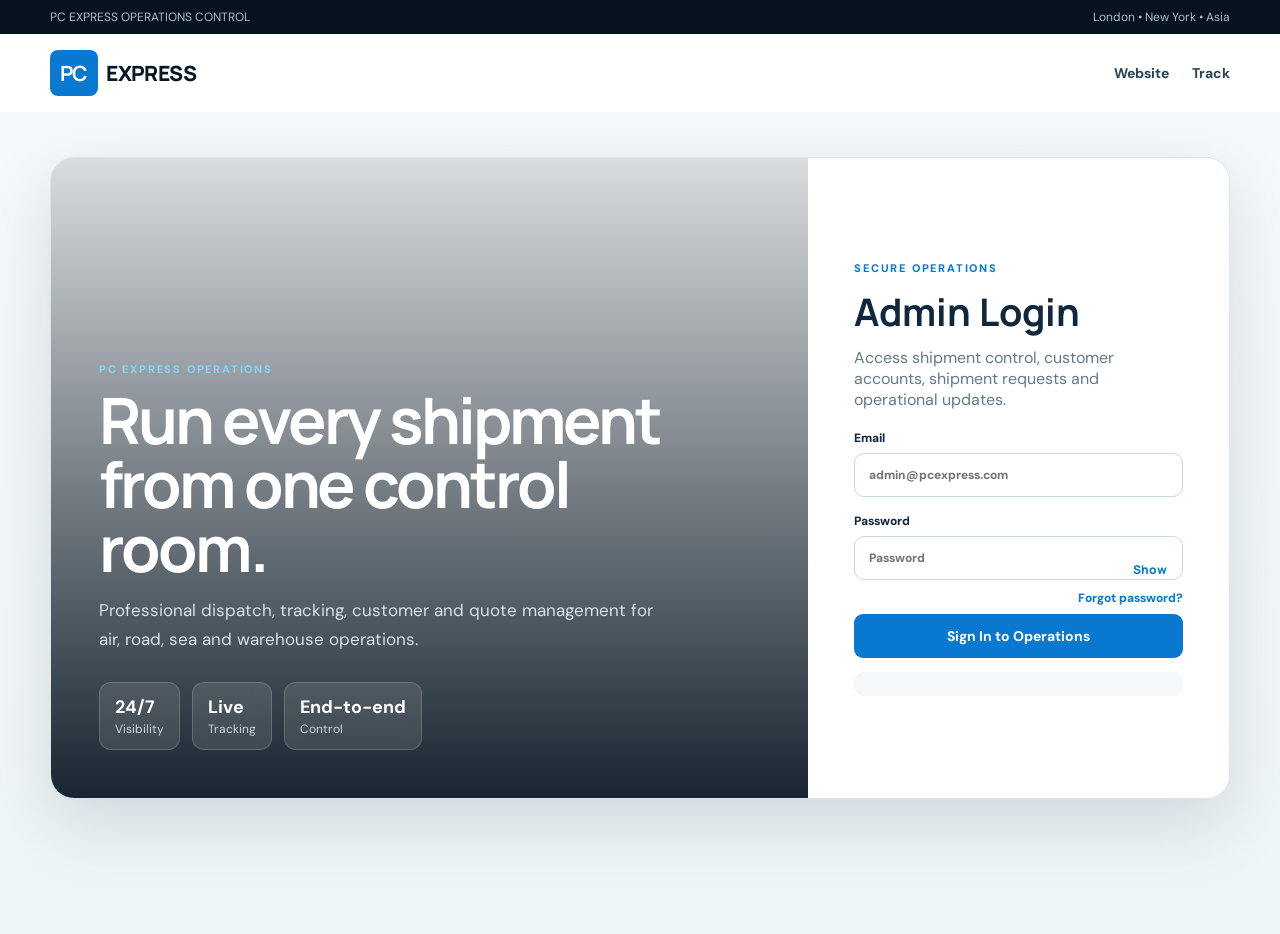
==== admin.html @ eaaaa64b "Add files via upload" ====
<!doctype html><html><head><meta charset="utf-8"><meta name="viewport" content="width=device-width,initial-scale=1"><title>Operations Control | PC EXPRESS</title><link rel="stylesheet" href="style.css"><link rel="icon" href="/assets/cargo-hero.svg" type="image/svg+xml"></head><body class="adminPage"><div class="topbar"><div class="wrap"><span>PC EXPRESS OPERATIONS CONTROL</span><span>London • New York • Asia</span></div></div><header><div class="wrap nav"><a class="brand" href="/"><b>PC</b> EXPRESS</a><nav><a href="/">Website</a><a href="/track.html">Track</a></nav></div></header><main class="dashboard adminMain"><div class="wrap"><section id="adminLogin" class="adminLoginShell"><div class="adminLoginVisual"><div class="adminVisualCopy"><div class="eyebrow">PC EXPRESS OPERATIONS</div><h1>Run every shipment from one control room.</h1><p>Professional dispatch, tracking, customer and quote management for air, road, sea and warehouse operations.</p><div class="visualMetrics"><span><b>24/7</b>Visibility</span><span><b>Live</b>Tracking</span><span><b>End-to-end</b>Control</span></div></div></div><div class="card adminLoginCard"><div class="kicker">SECURE OPERATIONS</div><h1>Admin Login</h1><p class="muted">Access shipment control, customer accounts, shipment requests and operational updates.</p><form onsubmit="adminLogin(event)"><label>Email<input id="adminEmail" type="email" placeholder="admin@pcexpress.com" required></label><label>Password<input id="adminPassword" type="password" autocomplete="current-password" placeholder="Password" required></label><div class="forgotRow"><a href="/forgot-password.html">Forgot password?</a></div><button class="btn">Sign In to Operations</button></form><div id="adminLoginResult" class="result"></div></div></section><div id="adminApp" class="hidden"><div class="head"><div><div class="kicker">OPERATIONS CONTROL</div><h1>Logistics command center</h1><p class="muted">Create, monitor and update every PC EXPRESS consignment.</p></div><button class="btn ghost darkGhost" onclick="adminLogout()">Log out</button></div><div id="adminError" class="result"></div><div id="adminStats" class="stats adminStats"></div><div class="adminTabs"><button class="active" onclick="switchPanel('shipmentsPanel',this)">Shipments</button><button onclick="switchPanel('requestedShipmentsPanel',this);loadRequestedShipments()">Requested Shipment</button><button onclick="switchPanel('quotesPanel',this)">Messages <span id="adminMessageCount" class="navCount hidden" aria-label="Unread messages"></span></button><button onclick="switchPanel('customersPanel',this)">Customers</button></div><section id="shipmentsPanel" class="portalPanel"><div class="adminGrid"><div class="card"><div class="kicker">NEW CONSIGNMENT</div><h2>Create shipment</h2><form onsubmit="createShipment(event)"><input id="customerName" placeholder="Customer name" required><input id="customerEmail" type="email" placeholder="Customer email (links dashboard)"><div class="formgrid"><input id="origin" placeholder="Origin" required><input id="destination" placeholder="Destination" required></div><input id="packageDescription" placeholder="Package description" required><div class="formgrid"><select id="createService"><option>Express</option><option>Air Freight</option><option>Sea Freight</option><option>Road Freight</option><option>Warehouse</option></select><input id="createWeight" type="number" min="0" step="0.1" placeholder="Weight (kg)"></div><div class="formgrid"><input id="createEta" type="date"><input id="createPrice" type="number" min="0" step="0.01" placeholder="Price (USD)"></div><input id="createReference" placeholder="Customer / booking reference"><button class="btn">Create Shipment</button><div id="createResult" class="result"></div></form></div><div class="card"><div class="kicker">FLEET & FREIGHT</div><h2>Shipment board</h2><div class="filterBar"><input id="adminSearch" oninput="filterAdmin()" placeholder="Search tracking, customer, route…"><select id="adminStatus" onchange="filterAdmin()"><option value="">All statuses</option><option>Pending</option><option>Processing</option><option>In Transit</option><option>Out for Delivery</option><option>Delivered</option><option>On Hold</option><option>Delayed</option><option>Cancelled</option></select></div><div id="adminRows"></div></div></div></section><section id="requestedShipmentsPanel" class="portalPanel hidden"><div class="card"><div class="kicker">CUSTOMER REQUEST INBOX</div><h2>Requested Shipment</h2><p class="muted">All shipment requests submitted by customers, newest first.</p><div id="requestedShipmentRows"></div></div></section><section id="quotesPanel" class="portalPanel hidden"><div class="card"><div class="kicker">SALES PIPELINE</div><h2>Messages</h2><div id="quoteRows"></div></div></section><section id="customersPanel" class="portalPanel hidden"><div class="card"><div class="kicker">CUSTOMER DIRECTORY</div><h2>Customers</h2><div id="customerRowsAdmin"></div></div></section></div></div></main><script src="app.js"></script><script>document.addEventListener('DOMContentLoaded',initAdmin)</script></body></html>
---- style.css ----
@import url('https://fonts.googleapis.com/css2?family=DM+Sans:wght@400;500;600;700&family=Manrope:wght@600;700;800&display=swap');
:root{--navy:#071827;--navy2:#0c2538;--ink:#10283d;--blue:#0878d1;--cyan:#20b8e9;--orange:#f28a2e;--light:#f4f8fb;--line:#d9e5ed;--muted:#64798a;--white:#fff;--shadow:0 24px 70px rgba(4,25,42,.13)}*{box-sizing:border-box}html{scroll-behavior:smooth}body{margin:0;font-family:'DM Sans',Arial,sans-serif;color:var(--ink);background:#fff}h1,h2,h3{font-family:Manrope,Arial,sans-serif}h1,h2,h3,p{margin-top:0}.wrap{width:min(1180px,calc(100% - 40px));margin:auto}.narrow{max-width:850px}.topbar{background:#06131f;color:#a9c0cf;font-size:12px}.topbar .wrap{display:flex;justify-content:space-between;padding:9px 0}.nav{min-height:78px;display:flex;align-items:center;justify-content:space-between;gap:25px}.brand{font:800 21px Manrope;color:var(--navy);text-decoration:none;letter-spacing:-.6px}.brand b{background:var(--blue);color:#fff;padding:9px 10px;border-radius:8px;margin-right:5px}.nav nav{display:flex;gap:23px;align-items:center;flex-wrap:wrap}.nav nav a{color:#2a4254;text-decoration:none;font-weight:700;font-size:14px}.nav nav a:hover{color:var(--blue)}.navCta{background:var(--navy);color:#fff!important;padding:11px 15px;border-radius:9px}.hero{position:relative;min-height:700px;display:flex;align-items:center;color:#fff;background:linear-gradient(90deg,rgba(4,18,31,.94) 0%,rgba(4,18,31,.72) 48%,rgba(4,18,31,.20) 100%),url('https://images.unsplash.com/photo-1494412651409-8963ce7935a7?auto=format&fit=crop&w=2200&q=90') center/cover}.hero:after{content:"";position:absolute;inset:auto 0 0;height:110px;background:linear-gradient(transparent,rgba(3,15,26,.45))}.heroGrid{position:relative;z-index:2;display:grid;grid-template-columns:1.08fr .72fr;gap:80px;align-items:center}.eyebrow,.kicker{font-size:11px;font-weight:800;letter-spacing:1.8px;text-transform:uppercase}.eyebrow{color:#83d6f4}.eyebrow.small{color:var(--blue);font-size:10px}.hero h1{font-size:clamp(50px,6vw,82px);line-height:.98;letter-spacing:-4px;margin:15px 0 22px;max-width:760px}.heroCopy{font-size:18px;line-height:1.7;color:#d6e3eb;max-width:650px}.heroActions{display:flex;gap:12px;flex-wrap:wrap;margin-top:30px}.btn{border:0;background:var(--blue);color:#fff;padding:13px 19px;border-radius:9px;font-weight:800;font:700 14px 'DM Sans';cursor:pointer;text-decoration:none;display:inline-flex;align-items:center;justify-content:center;transition:.2s transform,.2s box-shadow}.btn:hover{transform:translateY(-1px);box-shadow:0 10px 25px rgba(8,120,209,.24)}.btn.ghost{background:rgba(255,255,255,.08);border:1px solid rgba(255,255,255,.3)}.heroCard{background:rgba(255,255,255,.96);color:var(--ink);padding:30px;border-radius:20px;box-shadow:var(--shadow);border:1px solid rgba(255,255,255,.4)}.heroCard h2{font-size:28px;margin:10px 0}.heroCard p{color:var(--muted);line-height:1.6}.heroCard form{display:flex;gap:8px}.heroCard input{margin:0}.heroCard .btn{white-space:nowrap}.trackStrip{background:#eaf6fc;border-bottom:1px solid #d5e9f3;padding:19px 0}.trackStrip .wrap{display:flex;align-items:center;gap:20px}.trackStrip strong{white-space:nowrap}.trackStrip form{display:flex;gap:8px;flex:1;max-width:650px;margin-left:auto}.trackStrip input{margin:0}.section{padding:100px 0}.section.alt{background:var(--light)}.sectionIntro{max-width:700px;margin-bottom:42px}.section h2{font-size:clamp(34px,4vw,54px);line-height:1.03;letter-spacing:-2px;margin:10px 0 15px}.sectionIntro p,.split p{font-size:17px;color:var(--muted);line-height:1.75}.kicker{color:var(--blue)}.grid4{display:grid;grid-template-columns:repeat(4,1fr);gap:17px}.service{height:350px;border-radius:18px;overflow:hidden;position:relative;background:#0b2030 center/cover;display:flex;align-items:flex-end;padding:24px;box-shadow:var(--shadow)}.service:before{content:"";position:absolute;inset:0;background:linear-gradient(transparent 20%,rgba(3,16,27,.92));}.service>*{position:relative;z-index:1}.service h3{color:#fff;font-size:23px;margin:0 0 8px}.service p{color:#d6e4ed;margin:0;line-height:1.55}.air{background-image:url('https://images.unsplash.com/photo-1436491865332-7a61a109cc05?auto=format&fit=crop&w=1000&q=85')}.road{background-image:url('https://images.unsplash.com/photo-1519003722824-194d4455a60c?auto=format&fit=crop&w=1000&q=85')}.warehouse{background-image:url('https://images.unsplash.com/photo-1586528116311-ad8dd3c8310d?auto=format&fit=crop&w=1000&q=85')}.sea{background-image:url('/assets/cargo-sea.svg')}.split{display:grid;grid-template-columns:1fr 1fr;gap:65px;align-items:center}.photoPanel{min-height:520px;border-radius:24px;background:linear-gradient(180deg,transparent 60%,rgba(4,18,31,.3)),url('https://images.unsplash.com/photo-1601584115197-04ecc0da31d8?auto=format&fit=crop&w=1300&q=90') center/cover;box-shadow:var(--shadow)}.checks{display:grid;grid-template-columns:1fr 1fr;gap:12px;margin-top:28px}.check{padding:15px 16px;border:1px solid var(--line);background:#fff;border-radius:11px;font-weight:700}.quoteSection{background:linear-gradient(135deg,#071827,#0d3c58);color:#fff}.quoteSection p{color:#b9cedb}.card{background:#fff;border:1px solid var(--line);border-radius:18px;padding:28px;box-shadow:var(--shadow)}.formgrid{display:grid;grid-template-columns:1fr 1fr;gap:4px 14px}input,textarea,select{width:100%;padding:13px 14px;border:1px solid #cbd8e2;border-radius:10px;font:inherit;margin:6px 0 12px;background:#fff;color:var(--ink);outline:none}input:focus,textarea:focus,select:focus{border-color:#59addf;box-shadow:0 0 0 3px rgba(8,120,209,.09)}textarea{min-height:125px;resize:vertical}.portalHero{position:relative;min-height:350px;display:flex;align-items:center;color:#fff;background:linear-gradient(90deg,rgba(4,20,34,.9),rgba(4,20,34,.38)),url('https://images.unsplash.com/photo-1566576912321-d58ddd7a6088?auto=format&fit=crop&w=1800&q=90') center/cover}.dashboardHero{background:linear-gradient(90deg,rgba(4,20,34,.94),rgba(4,20,34,.58)),url('/assets/cargo-sea.svg') center/cover}.pageTitle{font-size:clamp(42px,5vw,68px);line-height:1;letter-spacing:-3px;margin:12px 0}.portalHero p{font-size:17px;color:#d3e2eb}.portal,.dashboard{background:linear-gradient(#f5f9fb,#eef5f8);min-height:calc(100vh - 78px);padding:55px 0}.portal .card{max-width:620px;margin:0 auto}.stats{display:grid;grid-template-columns:repeat(4,1fr);gap:14px;margin:0 0 22px}.stat{background:#fff;border:1px solid var(--line);border-radius:14px;padding:20px;box-shadow:0 8px 24px rgba(6,28,48,.06)}.stat span{display:block;color:var(--muted);font-size:13px;margin-bottom:7px}.stat strong{font:800 34px Manrope}.shipmentCard{border:1px solid var(--line);background:#fff;border-radius:16px;padding:22px;margin-top:14px}.shipmentTop{display:flex;align-items:flex-start;justify-content:space-between;gap:15px}.shipmentTop h3{margin:5px 0 0}.status{display:inline-flex;align-items:center;border-radius:999px;padding:6px 10px;font-size:11px;font-weight:900;background:#eaf4fb;color:var(--blue);white-space:nowrap}.status.delivered{background:#eaf8ef;color:#168344}.status.on-hold{background:#fff5e9;color:#bd650d}.route{display:grid;grid-template-columns:1fr auto 1fr;gap:20px;align-items:center;margin:25px 0;padding:18px;border-radius:12px;background:#f5f9fb}.route small,.shipmentMeta span{display:block;color:var(--muted);font-size:10px;font-weight:800;letter-spacing:1px;text-transform:uppercase}.route strong{font-size:18px}.routeLine{color:var(--blue);font-size:25px}.shipmentMeta{display:grid;grid-template-columns:1fr 1fr;gap:20px;padding-bottom:15px}.shipmentMeta b{display:block;margin-top:5px}.timeline{list-style:none;padding:15px 0 0;margin:0;border-top:1px solid var(--line)}.timeline li{display:flex;gap:12px;padding:8px 0}.timeline li>div{display:grid;gap:2px}.timeline li span:not(.dot){color:var(--muted)}.timeline small{color:#8495a2}.dot{width:9px;height:9px;background:var(--cyan);border-radius:50%;margin-top:6px;flex:none}.result{margin-top:14px;padding:12px 14px;border-radius:10px;background:#f4f8fb;color:var(--ink)}.result.error{background:#fff1f1;color:#b42318}.result.success{background:#ecf9f0;color:#13733d}.shipmentResult{padding:0;background:transparent}.adminGrid{display:grid;grid-template-columns:330px 1fr;gap:20px}.adminShipment{background:#fff;border:1px solid var(--line);border-radius:15px;padding:18px;margin-bottom:12px}.adminShipment small{display:block;color:var(--muted);margin-top:8px}.adminControls{display:grid;grid-template-columns:1fr 1fr;gap:5px 8px;margin-top:15px}.adminControls button{grid-column:1/-1}.head{display:flex;justify-content:space-between;align-items:center;margin-bottom:22px}.muted{color:var(--muted)}.hidden{display:none!important}.empty{padding:30px;text-align:center;color:var(--muted);background:#fff;border:1px dashed var(--line);border-radius:14px}footer{background:#06131f;color:#b8cad6;padding:38px 0}footer .wrap{display:flex;justify-content:space-between;gap:20px;flex-wrap:wrap}.footerBrand{color:#fff;font:800 20px Manrope}.footerNote{font-size:13px;color:#8ea6b5}@media(max-width:950px){.heroGrid,.split,.adminGrid{grid-template-columns:1fr}.hero{min-height:900px}.heroGrid{gap:35px}.grid4{grid-template-columns:1fr 1fr}.stats{grid-template-columns:1fr 1fr}.nav{align-items:flex-start}.nav nav{justify-content:flex-end}.photoPanel{min-height:400px}}@media(max-width:650px){.wrap{width:min(100% - 28px,1180px)}.topbar{display:none}.nav{padding:15px 0;flex-direction:column;align-items:stretch}.nav nav{gap:11px;justify-content:flex-start}.nav nav a{font-size:12px}.hero{min-height:920px}.hero h1{font-size:50px;letter-spacing:-3px}.heroCard form,.trackStrip form{flex-direction:column}.trackStrip .wrap{align-items:stretch;flex-direction:column;gap:10px}.grid4,.formgrid,.stats,.checks,.shipmentMeta{grid-template-columns:1fr}.section{padding:72px 0}.service{height:300px}.heroActions .btn{width:100%}.route{grid-template-columns:1fr;gap:8px}.routeLine{transform:rotate(90deg);justify-self:center}.adminControls{grid-template-columns:1fr}.adminControls button{grid-column:auto}.head{align-items:flex-start;flex-direction:column}}

/* Operations + customer portal visual polish */
.adminLoginShell{display:grid;grid-template-columns:1.35fr .75fr;min-height:640px;background:#fff;border-radius:24px;overflow:hidden;box-shadow:var(--shadow);border:1px solid var(--line)}
.adminLoginVisual{position:relative;min-height:640px;background:url('/assets/cargo-hero.svg') center/cover;display:flex;align-items:flex-end;color:#fff}
.adminLoginVisual:after{content:"";position:absolute;inset:0;background:linear-gradient(180deg,rgba(4,19,31,.15),rgba(4,19,31,.92))}
.adminVisualCopy{position:relative;z-index:2;padding:48px;max-width:700px}.adminVisualCopy h1{font-size:clamp(42px,5vw,68px);line-height:1;letter-spacing:-3px;margin:12px 0 16px}.adminVisualCopy p{color:#d5e3eb;font-size:17px;line-height:1.7;max-width:560px}
.visualMetrics{display:flex;gap:12px;flex-wrap:wrap;margin-top:28px}.visualMetrics span{background:rgba(255,255,255,.11);border:1px solid rgba(255,255,255,.18);backdrop-filter:blur(8px);padding:12px 15px;border-radius:12px;display:grid;gap:2px;font-size:12px;color:#c9d9e2}.visualMetrics b{font-size:18px;color:#fff}
.adminLoginCard{border:0;border-radius:0;box-shadow:none;padding:46px;display:flex;flex-direction:column;justify-content:center}.adminLoginCard h1{font-size:38px;margin:10px 0}.adminLoginCard label{font-size:12px;font-weight:800;color:var(--ink)}.adminLoginCard .btn{width:100%;margin-top:4px}.demoHint{margin-top:20px;padding:14px;border-radius:12px;background:#f4f8fb;border:1px solid var(--line);display:grid;gap:3px;font-size:12px}.demoHint span{color:var(--blue);font-weight:800;text-transform:uppercase;letter-spacing:1px;font-size:10px}.demoHint small{color:var(--muted)}
.dashboardGrid{display:grid;grid-template-columns:1fr;gap:20px;margin-bottom:22px}.dashboardIntro{display:flex;flex-direction:column;align-items:flex-start;justify-content:center}.dashboardIntro h2{font-size:32px;line-height:1.08;margin:10px 0}.dashboardIntro p{line-height:1.7;margin-bottom:20px}.shipmentHistory{padding:28px}.loadingState{padding:28px;text-align:center;color:var(--muted)}.darkGhost{background:var(--navy)!important;color:#fff!important;border-color:var(--navy)!important}.adminMain{padding-top:45px}
@media(max-width:900px){.adminLoginShell,.dashboardGrid{grid-template-columns:1fr}.adminLoginVisual{min-height:460px}.adminLoginCard{padding:32px}}
@media(max-width:650px){.adminLoginVisual{min-height:520px}.adminVisualCopy{padding:28px}.adminLoginCard{padding:25px}.adminVisualCopy h1{font-size:42px}.visualMetrics{display:grid;grid-template-columns:1fr 1fr}.shipmentHistory{padding:20px}}

/* PC EXPRESS full platform additions */
.alt{background:#f2f7fa}.heroTrust{display:flex;gap:14px;flex-wrap:wrap;margin-top:28px;color:#c6d9e5;font-size:12px;font-weight:800}.heroTrust span{padding:9px 11px;border:1px solid rgba(255,255,255,.16);border-radius:999px;background:rgba(255,255,255,.05)}.eyebrow.dark{color:var(--blue)}.quoteGrid{display:grid;grid-template-columns:1.1fr .9fr;gap:24px;align-items:start}.quoteCard{color:var(--ink)}.quoteCard h3{font-size:30px;margin:8px 0 18px}.calculator{margin-top:25px;background:rgba(255,255,255,.97);color:var(--ink)}.calculator .btn{width:100%}.calcResult{margin-top:16px;padding:18px;border-radius:14px;background:#eef8fc;border:1px solid #c8e5f0;display:grid;gap:3px}.calcResult span,.calcResult small{color:var(--muted)}.calcResult strong{font:800 34px Manrope;color:var(--navy)}.trackHero{padding:110px 0 80px;color:#fff;background:linear-gradient(90deg,rgba(4,20,34,.92),rgba(4,20,34,.55)),url('/assets/cargo-hero.svg') center/cover}.trackHero h1{font-size:clamp(48px,6vw,78px);letter-spacing:-4px;margin:10px 0}.trackHero p{max-width:650px;color:#d5e3eb;font-size:18px;line-height:1.7}.trackForm{display:flex;gap:10px;max-width:680px;margin-top:28px}.trackForm input{margin:0}.trackHero .result{max-width:850px;margin-top:25px}.grid3{display:grid;grid-template-columns:repeat(3,1fr);gap:18px}.feature{padding:28px;border:1px solid var(--line);background:#fff;border-radius:16px}.feature>b{color:var(--blue)}.feature h3{font-size:25px;margin:8px 0}.feature p{color:var(--muted);line-height:1.6}.portalLayout{display:grid;grid-template-columns:210px 1fr;gap:20px}.sideNav{height:max-content;padding:12px;display:grid;gap:6px;position:sticky;top:20px}.sideNav button{border:0;background:transparent;text-align:left;padding:12px;border-radius:10px;font:700 13px Manrope;color:var(--muted);cursor:pointer}.sideNav button.active,.sideNav button:hover{background:#eaf4fb;color:var(--blue)}.sideNav .btn{margin-top:8px;text-align:center}.navCount{float:right;background:var(--blue);color:#fff;border-radius:999px;padding:2px 6px;font-size:10px}.portalContent{min-width:0}.portalPanel{min-width:0}.notification{padding:16px;border:1px solid var(--line);border-radius:12px;margin-top:10px;background:#f7fbfd}.notification.read{opacity:.65}.notification b{display:block}.notification p{margin:5px 0;color:var(--muted)}.notification small{color:#8a9aa5}.shipmentFooter{display:flex;justify-content:space-between;align-items:center;margin-top:16px;padding-top:14px;border-top:1px solid var(--line)}.textLink{color:var(--blue);font-weight:800;font-size:13px}.adminStats{grid-template-columns:repeat(6,1fr)}.adminTabs{display:flex;gap:8px;margin-bottom:18px;overflow:auto}.adminTabs button{border:1px solid var(--line);background:#fff;border-radius:999px;padding:10px 16px;font:800 12px Manrope;color:var(--muted);cursor:pointer;white-space:nowrap}.adminTabs button.active{background:var(--navy);color:#fff;border-color:var(--navy)}.filterBar{display:grid;grid-template-columns:1fr 180px;gap:8px;margin-bottom:15px}.adminShipmentTop{display:flex;justify-content:space-between;gap:15px}.adminShipmentTop small{display:block;color:var(--muted);margin-top:7px}.cargoThumb{width:62px;height:48px;border-radius:10px;background:linear-gradient(135deg,#0b2940,#0c8fba);display:grid;place-items:center;color:#fff;font:900 18px Manrope;flex:none}.cargoThumb.sea-freight{background:linear-gradient(135deg,#062844,#0879a9)}.cargoThumb.air-freight{background:linear-gradient(135deg,#1a3a59,#4aa6d3)}.cargoThumb.road-freight{background:linear-gradient(135deg,#25323c,#7f9eae)}.cargoThumb.warehouse{background:linear-gradient(135deg,#3b2f22,#b17c45)}.adminShipmentMeta{display:flex;gap:14px;flex-wrap:wrap;margin-top:14px;padding:10px 12px;border-radius:9px;background:#f4f8fb;color:var(--muted);font-size:12px}.adminShipmentMeta span{font-weight:700}.dangerBtn{color:#b42318!important;border-color:#f2c4c0!important}.quoteRow,.customerRow{display:flex;justify-content:space-between;gap:18px;align-items:center;padding:15px 0;border-bottom:1px solid var(--line)}.quoteRow:last-child,.customerRow:last-child{border-bottom:0}.quoteRow div:first-child{display:grid;gap:3px}.quoteRow span,.quoteRow small{display:block;color:var(--muted)}.quoteRow select{width:auto;min-width:130px;margin:0}.customerRow{justify-content:flex-start}.avatar{width:42px;height:42px;border-radius:50%;background:#e7f3f8;color:var(--blue);display:grid;place-items:center;font-weight:900}.customerRow div:last-child{display:grid;gap:3px}.customerRow span,.customerRow small{color:var(--muted)}.loginPage{min-height:100vh;background:#eef5f8;display:grid;grid-template-columns:1.15fr .85fr}.loginVisual{min-height:100vh;background:linear-gradient(90deg,rgba(4,19,31,.28),rgba(4,19,31,.85)),url('/assets/cargo-sea.svg') center/cover;color:#fff;display:flex;align-items:flex-end}.loginCard{background:#fff;padding:clamp(28px,5vw,70px);display:flex;flex-direction:column;justify-content:center}.loginCard .brand{margin-bottom:50px}.loginCard h1{font-size:42px;margin:8px 0}.loginCard hr{width:100%;border:0;border-top:1px solid var(--line);margin:28px 0}.loginCard .btn{width:100%}
@media(max-width:1100px){.adminStats{grid-template-columns:repeat(3,1fr)}.quoteGrid{grid-template-columns:1fr}.portalLayout{grid-template-columns:1fr}.sideNav{position:static;display:flex;flex-wrap:wrap}.sideNav button{flex:1;min-width:120px}.sideNav .btn{margin-top:0}.loginPage{grid-template-columns:1fr}.loginVisual{min-height:380px}.loginCard{min-height:650px}}
@media(max-width:700px){.grid3,.adminStats{grid-template-columns:1fr 1fr}.filterBar{grid-template-columns:1fr}.trackForm{flex-direction:column}.trackForm .btn{width:100%}.adminShipmentTop{align-items:flex-start}.adminShipmentMeta{display:grid}.quoteRow,.customerRow{align-items:flex-start}.quoteRow{flex-direction:column}.quoteRow select{width:100%}}
@media(max-width:520px){.grid3,.adminStats{grid-template-columns:1fr}.loginVisual{min-height:420px}.heroTrust{display:grid}.heroTrust span{width:max-content;max-width:100%}}

.passwordField{position:relative}.passwordField input{padding-right:68px}.passwordToggle{position:absolute;right:10px;bottom:18px;border:0;background:transparent;color:var(--blue);font:800 12px 'DM Sans';cursor:pointer;padding:6px 5px}.passwordToggle:hover{text-decoration:underline}

/* PC EXPRESS authentication refresh */
.authPage{min-height:100vh;background:#eef5f8;display:grid;grid-template-columns:1.15fr .85fr}
.authVisual{min-height:100vh;position:relative;background-position:center;background-size:cover;display:flex;align-items:flex-end;color:#fff;overflow:hidden}
.authVisualLogin{background-image:linear-gradient(90deg,rgba(3,20,34,.25),rgba(3,20,34,.88)),url('/assets/cargo-air.svg')}
.authVisualSignup{background-image:linear-gradient(90deg,rgba(3,20,34,.25),rgba(3,20,34,.88)),url('/assets/cargo-warehouse.svg')}
.authVisualCopy{max-width:650px;padding:clamp(34px,6vw,90px)}
.authVisualCopy h1{font-size:clamp(42px,5vw,72px);line-height:.98;letter-spacing:-3px;margin:14px 0 20px}
.authVisualCopy p{max-width:560px;font-size:18px;line-height:1.7;color:#d7e5ed}
.authPoints{display:flex;flex-wrap:wrap;gap:9px;margin-top:26px}.authPoints span{padding:9px 12px;border:1px solid rgba(255,255,255,.18);border-radius:999px;background:rgba(255,255,255,.07);font-size:12px;font-weight:800}
.authCard{background:#fff;padding:clamp(28px,5vw,72px);display:flex;flex-direction:column;justify-content:center;min-width:0}
.authCard .brand{margin-bottom:45px}.authCard h1{font-size:42px;letter-spacing:-2px;margin:8px 0 10px}.authCard form{margin-top:14px}.authCard .btn{width:100%;margin-top:8px}.authCard hr{width:100%;border:0;border-top:1px solid var(--line);margin:24px 0}.demoHint{display:grid;gap:3px;margin-top:14px;padding:13px 14px;border:1px solid var(--line);border-radius:11px;background:#f7fbfd}.demoHint span,.demoHint small{color:var(--muted)}.demoHint b{font-size:13px}.authSwitch{display:flex;justify-content:space-between;align-items:center;gap:15px;margin-top:24px;padding-top:20px;border-top:1px solid var(--line);font-size:13px}.authSwitch a{color:var(--blue);font-weight:900}.authFineprint{font-size:11px;color:#82939e;line-height:1.6;margin-top:18px}.backHome{margin-top:24px;color:var(--muted);font-size:13px;font-weight:800}
.passwordField{position:relative}.passwordField input{padding-right:74px}.passwordToggle{position:absolute;right:8px;top:50%;transform:translateY(-50%);border:0;background:transparent;color:var(--blue);font:800 12px Manrope;cursor:pointer;padding:8px}
.quotePanel .card{max-width:760px}
@media(max-width:900px){.authPage{grid-template-columns:1fr}.authVisual{min-height:430px}.authCard{min-height:680px}.authVisualCopy{padding:42px 28px}.authVisualCopy h1{font-size:48px}.authPoints{display:grid;grid-template-columns:1fr 1fr}.authPoints span{width:auto}}
@media(max-width:520px){.authVisual{min-height:400px}.authVisualCopy h1{font-size:42px}.authPoints{grid-template-columns:1fr}.authCard h1{font-size:36px}.authSwitch{align-items:flex-start;flex-direction:column}.sideNav{overflow-x:auto;flex-wrap:nowrap}.sideNav button{flex:0 0 auto}.sideNav button:nth-child(3){min-width:145px}}
.paymentCard{border:1px solid rgba(15,35,70,.12);border-radius:18px;padding:18px;margin:14px 0;background:#fff;display:grid;gap:10px}.paymentCard>div:first-child{display:grid;gap:3px}.paymentCard>div:first-child span,.paymentCard>div:first-child small{color:#667085}.paymentAmount{font-size:1.25rem;font-weight:800}.paymentStatus{display:inline-block;font-weight:700}.paymentStatus.awaiting-payment{color:#a15c00}.paymentStatus.awaiting-confirmation{color:#6b4f00}.paymentStatus.paid{color:#147a45}.paymentChoices{display:flex;gap:10px;flex-wrap:wrap}.demoBank{display:grid;gap:4px;padding:12px;border-radius:12px;background:#fff7e8;border:1px dashed #d59b32;color:#5d4300}.demoBank b{font-size:.82rem}.demoBank small{color:#7b5b17}.successText{color:#147a45;font-weight:650}.quoteRow>div:last-child{display:flex;gap:8px;align-items:center;flex-wrap:wrap}


/* Payment flow polish */
.paymentCard{padding:22px;margin:16px 0;border-radius:20px;box-shadow:0 10px 28px rgba(15,35,70,.06)}
.paymentHeader{display:flex;justify-content:space-between;gap:18px;align-items:flex-start}.paymentHeader>div:first-child{display:grid;gap:4px}.paymentHeader>div:first-child>b{font-size:1.05rem}.paymentHeader>div:first-child span:not(.eyebrow){color:var(--muted)}.paymentAmount{white-space:nowrap}
.paymentStatus{display:flex;align-items:center;gap:8px;padding:9px 12px;border-radius:10px;background:#f6f8fa;font-size:.86rem}.paymentStatus.awaiting-payment{background:#fff5df}.paymentStatus.awaiting-confirmation{background:#fff8e8}.paymentStatus.paid{background:#eaf8f0}
.paymentChoices{display:flex;gap:10px;flex-wrap:wrap}.paymentChoices .btn{min-width:170px}.paymentOptions{margin-top:4px}.paymentInstruction{border-top:1px solid var(--line);padding-top:18px;display:grid;gap:12px}.instructionTitle{font-weight:900;font-size:1.05rem}.paymentInstruction p{margin:0;color:var(--muted);line-height:1.6}.paymentInstruction label{display:grid;gap:7px;font-weight:800;font-size:.86rem}.paymentInstruction input{width:100%}.demoBank{display:grid;gap:6px;padding:15px;border-radius:14px;background:#fff8e9;border:1px solid #e4bd69;color:#5d4300}.demoBank b{font-size:.78rem;letter-spacing:.04em}.demoBank small{color:#7b5b17}.cashNotice{display:grid;gap:5px;padding:14px;border-radius:14px;background:#f5f8fa;border:1px solid var(--line)}.cashNotice span{color:var(--muted);line-height:1.55}.paymentNotice{display:grid;gap:4px;padding:14px;border-radius:14px}.successNotice{background:#edf9f2;color:#17633b}.pendingNotice{background:#fff8e8;color:#765415}.paymentNotice span{color:inherit;opacity:.86;line-height:1.5}.hidden{display:none!important}
@media(max-width:560px){.paymentHeader{flex-direction:column}.paymentAmount{font-size:1.15rem}.paymentChoices{display:grid}.paymentChoices .btn{width:100%}}

.forgotRow{display:flex;justify-content:flex-end;margin-top:-2px;margin-bottom:4px}.forgotRow a{color:var(--blue);font-size:12px;font-weight:800;text-decoration:none}.forgotRow a:hover{text-decoration:underline}
.quoteDecision{grid-column:1/-1;margin-top:14px;padding:16px;border:1px solid rgba(15,43,70,.12);border-radius:16px;background:#f7f9fc;display:flex;align-items:center;justify-content:space-between;gap:16px}
.quoteDecision>div:first-child{display:flex;flex-direction:column;gap:4px}.quoteDecision>div:first-child span{color:#657286;font-size:.92rem}.quoteDecisionActions{display:flex;gap:10px;flex-wrap:wrap}
@media(max-width:700px){.quoteDecision{flex-direction:column;align-items:stretch}.quoteDecisionActions .btn{width:100%}}

/* Private shipment negotiation conversations */
.conversation{margin-top:18px;border:1px solid var(--line);border-radius:14px;padding:15px;background:#f8fbfd;min-width:0}.conversationHead{display:flex;align-items:center;justify-content:space-between;gap:12px;margin-bottom:10px}.conversationHead b{font-size:14px}.messageThread{display:flex;flex-direction:column;gap:9px;max-height:310px;overflow-y:auto;padding:10px;background:#fff;border:1px solid var(--line);border-radius:10px}.chatMessage{max-width:90%;padding:10px 12px;border-radius:12px;background:#eef4f8;overflow-wrap:anywhere}.chatMessage.mine{align-self:flex-end;background:#dff2ff}.chatMessage.theirs{align-self:flex-start;background:#f0f3f5}.chatMessage>div{display:flex;gap:9px;flex-wrap:wrap;align-items:center}.chatMessage b{font-size:12px}.chatMessage small{font-size:10px;color:var(--muted)}.chatMessage p{margin:7px 0 0;white-space:pre-wrap;line-height:1.5;font-size:14px}.messageForm{display:grid;grid-template-columns:minmax(0,1fr) auto;gap:8px;align-items:start;margin-top:10px}.messageForm textarea{min-height:58px;max-height:130px;margin:0}.messageForm .btn{align-self:stretch}.messageForm .result{grid-column:1/-1;margin:0}.miniEmpty{padding:14px;font-size:13px}.requestRow{margin-bottom:14px}
@media(max-width:650px){.messageForm{grid-template-columns:1fr}.messageForm .btn{width:100%}.chatMessage{max-width:100%}.conversation{padding:10px}}

.textButton{border:0;background:transparent;color:var(--blue);font:700 12px 'DM Sans';cursor:pointer;padding:5px 0}.textButton:hover{text-decoration:underline}.conversation .result{font-size:13px}

/* PC EXPRESS contact details: header duplicate and high-contrast contact banner */
.brandStack{display:flex;flex-direction:column;align-items:flex-start;gap:12px;min-width:250px}
.brandContact{display:grid;gap:4px;padding:10px 12px;border-radius:10px;background:var(--navy);box-shadow:0 6px 18px rgba(4,25,42,.12);max-width:100%}
.brandContact a{color:#fff;text-decoration:none;font-size:11px;font-weight:750;overflow-wrap:anywhere;line-height:1.35}
.brandContact a:hover,.contactBannerLinks a:hover,.contactNegotiation a:hover{text-decoration:underline}
.contactBanner{background:linear-gradient(110deg,#071827,#0c3b59);color:#fff;border-top:1px solid rgba(255,255,255,.08);border-bottom:1px solid rgba(255,255,255,.12);padding:19px 0}
.contactBannerInner{display:flex;align-items:center;justify-content:space-between;gap:24px}
.contactBannerInner>div:first-child{display:grid;gap:5px}
.contactBannerLabel{font-size:10px;letter-spacing:1.7px;font-weight:900;color:#70d6f4}
.contactBannerInner strong{font:700 17px Manrope,Arial,sans-serif}
.contactBannerLinks{display:flex;align-items:center;justify-content:flex-end;gap:12px 20px;flex-wrap:wrap}
.contactBannerLinks a{color:#fff;text-decoration:none;font-size:13px;font-weight:800;overflow-wrap:anywhere}
.contactNegotiation a{color:#fff;font-weight:750;overflow-wrap:anywhere}
.contactNegotiation{background:linear-gradient(135deg,#0b263b,#104665);border-color:rgba(255,255,255,.14);color:#fff}
.contactNegotiation p{color:#d9e8f1!important;line-height:1.65}
.contactNegotiation .kicker{color:#70d6f4}
@media(max-width:950px){.brandStack{min-width:0}.contactBannerInner{align-items:flex-start;flex-direction:column}.contactBannerLinks{justify-content:flex-start}}
@media(max-width:650px){.brandStack{width:100%;gap:12px}.brandContact{width:100%;grid-template-columns:1fr;gap:5px}.contactBannerLinks{display:grid;gap:10px;width:100%}.contactBannerLinks a{font-size:13px}.nav{gap:16px}}
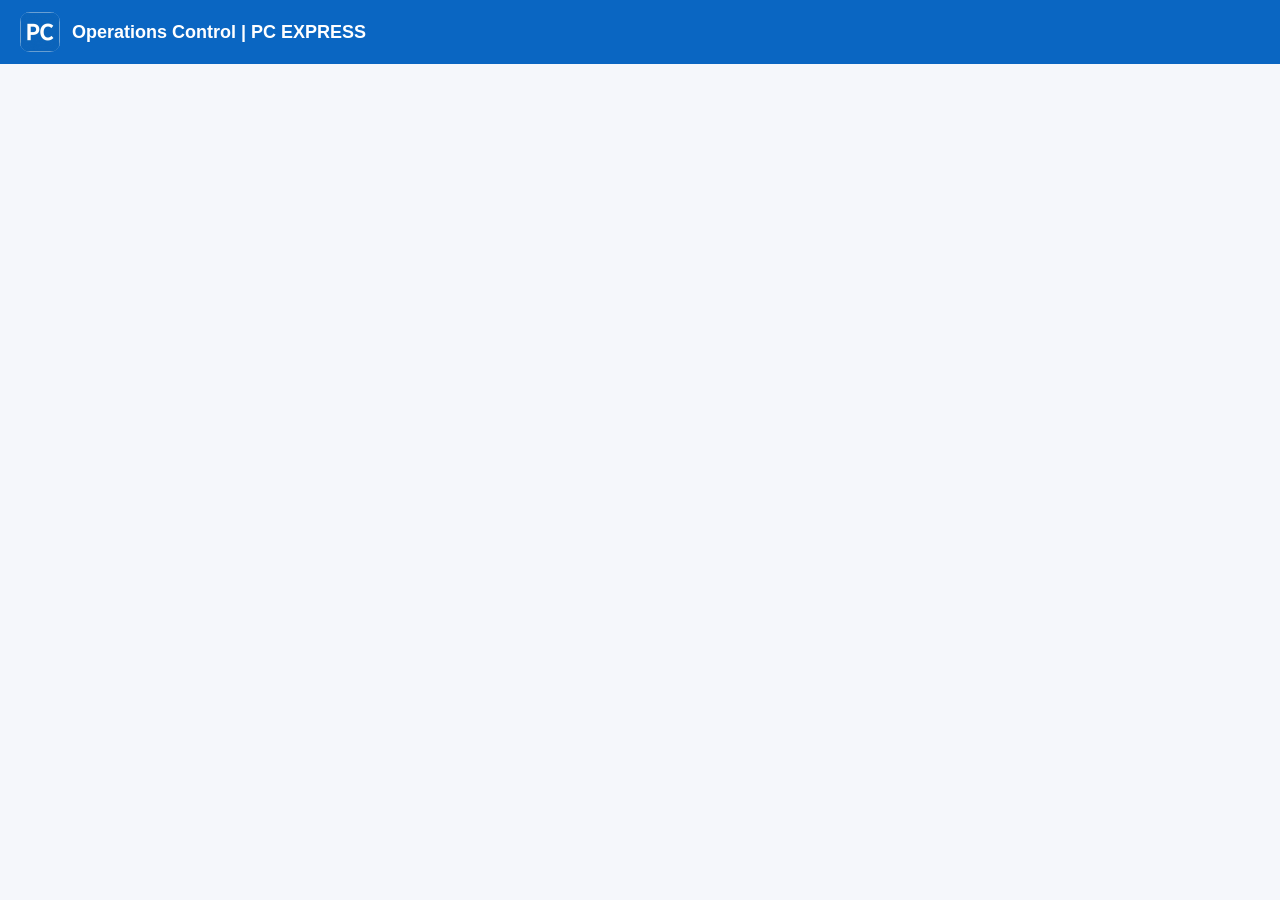
==== commit a35273c1: "Update admin.html" ====
--- a/admin.html
+++ b/admin.html
@@ -1 +1,23 @@
-<!doctype html><html><head><meta charset="utf-8"><meta name="viewport" content="width=device-width,initial-scale=1"><title>Operations Control | PC EXPRESS</title><link rel="stylesheet" href="style.css"><link rel="icon" href="/assets/cargo-hero.svg" type="image/svg+xml"></head><body class="adminPage"><div class="topbar"><div class="wrap"><span>PC EXPRESS OPERATIONS CONTROL</span><span>London • New York • Asia</span></div></div><header><div class="wrap nav"><a class="brand" href="/"><b>PC</b> EXPRESS</a><nav><a href="/">Website</a><a href="/track.html">Track</a></nav></div></header><main class="dashboard adminMain"><div class="wrap"><section id="adminLogin" class="adminLoginShell"><div class="adminLoginVisual"><div class="adminVisualCopy"><div class="eyebrow">PC EXPRESS OPERATIONS</div><h1>Run every shipment from one control room.</h1><p>Professional dispatch, tracking, customer and quote management for air, road, sea and warehouse operations.</p><div class="visualMetrics"><span><b>24/7</b>Visibility</span><span><b>Live</b>Tracking</span><span><b>End-to-end</b>Control</span></div></div></div><div class="card adminLoginCard"><div class="kicker">SECURE OPERATIONS</div><h1>Admin Login</h1><p class="muted">Access shipment control, customer accounts, shipment requests and operational updates.</p><form onsubmit="adminLogin(event)"><label>Email<input id="adminEmail" type="email" placeholder="admin@pcexpress.com" required></label><label>Password<input id="adminPassword" type="password" autocomplete="current-password" placeholder="Password" required></label><div class="forgotRow"><a href="/forgot-password.html">Forgot password?</a></div><button class="btn">Sign In to Operations</button></form><div id="adminLoginResult" class="result"></div></div></section><div id="adminApp" class="hidden"><div class="head"><div><div class="kicker">OPERATIONS CONTROL</div><h1>Logistics command center</h1><p class="muted">Create, monitor and update every PC EXPRESS consignment.</p></div><button class="btn ghost darkGhost" onclick="adminLogout()">Log out</button></div><div id="adminError" class="result"></div><div id="adminStats" class="stats adminStats"></div><div class="adminTabs"><button class="active" onclick="switchPanel('shipmentsPanel',this)">Shipments</button><button onclick="switchPanel('requestedShipmentsPanel',this);loadRequestedShipments()">Requested Shipment</button><button onclick="switchPanel('quotesPanel',this)">Messages <span id="adminMessageCount" class="navCount hidden" aria-label="Unread messages"></span></button><button onclick="switchPanel('customersPanel',this)">Customers</button></div><section id="shipmentsPanel" class="portalPanel"><div class="adminGrid"><div class="card"><div class="kicker">NEW CONSIGNMENT</div><h2>Create shipment</h2><form onsubmit="createShipment(event)"><input id="customerName" placeholder="Customer name" required><input id="customerEmail" type="email" placeholder="Customer email (links dashboard)"><div class="formgrid"><input id="origin" placeholder="Origin" required><input id="destination" placeholder="Destination" required></div><input id="packageDescription" placeholder="Package description" required><div class="formgrid"><select id="createService"><option>Express</option><option>Air Freight</option><option>Sea Freight</option><option>Road Freight</option><option>Warehouse</option></select><input id="createWeight" type="number" min="0" step="0.1" placeholder="Weight (kg)"></div><div class="formgrid"><input id="createEta" type="date"><input id="createPrice" type="number" min="0" step="0.01" placeholder="Price (USD)"></div><input id="createReference" placeholder="Customer / booking reference"><button class="btn">Create Shipment</button><div id="createResult" class="result"></div></form></div><div class="card"><div class="kicker">FLEET & FREIGHT</div><h2>Shipment board</h2><div class="filterBar"><input id="adminSearch" oninput="filterAdmin()" placeholder="Search tracking, customer, route…"><select id="adminStatus" onchange="filterAdmin()"><option value="">All statuses</option><option>Pending</option><option>Processing</option><option>In Transit</option><option>Out for Delivery</option><option>Delivered</option><option>On Hold</option><option>Delayed</option><option>Cancelled</option></select></div><div id="adminRows"></div></div></div></section><section id="requestedShipmentsPanel" class="portalPanel hidden"><div class="card"><div class="kicker">CUSTOMER REQUEST INBOX</div><h2>Requested Shipment</h2><p class="muted">All shipment requests submitted by customers, newest first.</p><div id="requestedShipmentRows"></div></div></section><section id="quotesPanel" class="portalPanel hidden"><div class="card"><div class="kicker">SALES PIPELINE</div><h2>Messages</h2><div id="quoteRows"></div></div></section><section id="customersPanel" class="portalPanel hidden"><div class="card"><div class="kicker">CUSTOMER DIRECTORY</div><h2>Customers</h2><div id="customerRowsAdmin"></div></div></section></div></div></main><script src="app.js"></script><script>document.addEventListener('DOMContentLoaded',initAdmin)</script></body></html>
+<!DOCTYPE html>
+<html lang="en">
+<head>
+<meta charset="utf-8">
+<meta name="viewport" content="width=device-width,initial-scale=1">
+<title>Operations Control | PC EXPRESS</title>
+<link rel="icon" href="./logo.png">
+<style>
+  body{margin:0;font-family:Arial,sans-serif;background:#f5f7fb}
+  header{background:#0a66c2;color:#fff;padding:12px 20px;display:flex;align-items:center;gap:12px}
+  header img{width:40px;height:40px;border-radius:10px;background:#fff}
+  header h1{font-size:18px;margin:0}
+</style>
+</head>
+<body>
+<header>
+  <img src="./logo.png" alt="PC Logo">
+  <h1>Operations Control | PC EXPRESS</h1>
+</header>
+<div id="app"></div>
+<script src="./app.js"></script>
+</body>
+</html>
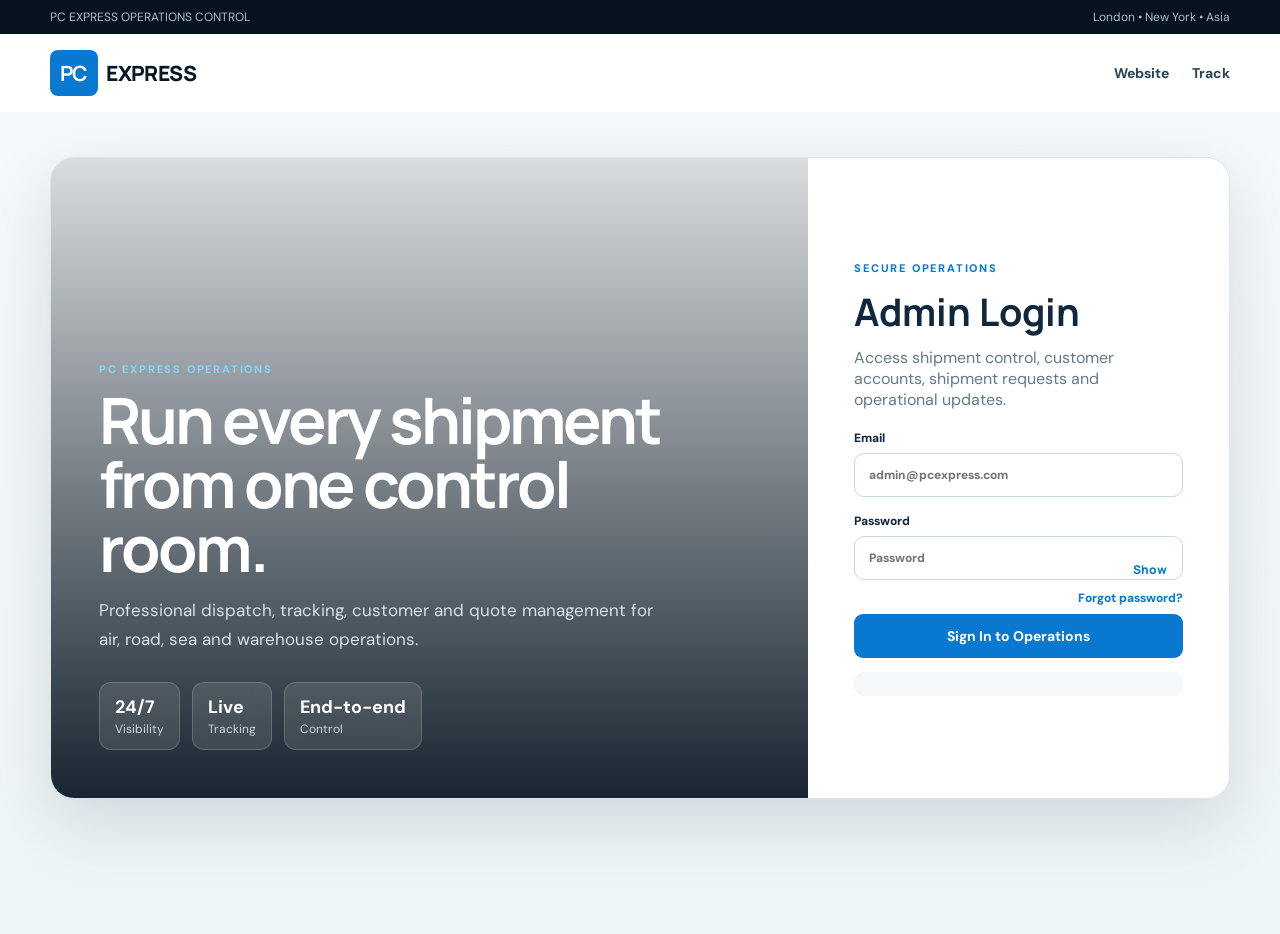
==== commit 989daa6f: "Update admin.html" ====
--- a/admin.html
+++ b/admin.html
@@ -1,23 +1 @@
-<!DOCTYPE html>
-<html lang="en">
-<head>
-<meta charset="utf-8">
-<meta name="viewport" content="width=device-width,initial-scale=1">
-<title>Operations Control | PC EXPRESS</title>
-<link rel="icon" href="./logo.png">
-<style>
-  body{margin:0;font-family:Arial,sans-serif;background:#f5f7fb}
-  header{background:#0a66c2;color:#fff;padding:12px 20px;display:flex;align-items:center;gap:12px}
-  header img{width:40px;height:40px;border-radius:10px;background:#fff}
-  header h1{font-size:18px;margin:0}
-</style>
-</head>
-<body>
-<header>
-  <img src="./logo.png" alt="PC Logo">
-  <h1>Operations Control | PC EXPRESS</h1>
-</header>
-<div id="app"></div>
-<script src="./app.js"></script>
-</body>
-</html>
+<!doctype html><html><head><meta charset="utf-8"><meta name="viewport" content="width=device-width,initial-scale=1"><title>Operations Control | PC EXPRESS</title><link rel="stylesheet" href="style.css"><link rel="icon" href="/assets/cargo-hero.svg" type="image/svg+xml"><link rel="icon" href="./logo.png"></head><body class="adminPage"><div class="topbar"><div class="wrap"><span>PC EXPRESS OPERATIONS CONTROL</span><span>London • New York • Asia</span></div></div><header><div class="wrap nav"><a class="brand" href="/"><b>PC</b> EXPRESS</a><nav><a href="/">Website</a><a href="/track.html">Track</a></nav></div></header><main class="dashboard adminMain"><div class="wrap"><section id="adminLogin" class="adminLoginShell"><div class="adminLoginVisual"><div class="adminVisualCopy"><div class="eyebrow">PC EXPRESS OPERATIONS</div><h1>Run every shipment from one control room.</h1><p>Professional dispatch, tracking, customer and quote management for air, road, sea and warehouse operations.</p><div class="visualMetrics"><span><b>24/7</b>Visibility</span><span><b>Live</b>Tracking</span><span><b>End-to-end</b>Control</span></div></div></div><div class="card adminLoginCard"><div class="kicker">SECURE OPERATIONS</div><h1>Admin Login</h1><p class="muted">Access shipment control, customer accounts, shipment requests and operational updates.</p><form onsubmit="adminLogin(event)"><label>Email<input id="adminEmail" type="email" placeholder="admin@pcexpress.com" required></label><label>Password<input id="adminPassword" type="password" autocomplete="current-password" placeholder="Password" required></label><div class="forgotRow"><a href="/forgot-password.html">Forgot password?</a></div><button class="btn">Sign In to Operations</button></form><div id="adminLoginResult" class="result"></div></div></section><div id="adminApp" class="hidden"><div class="head"><div><div class="kicker">OPERATIONS CONTROL</div><h1>Logistics command center</h1><p class="muted">Create, monitor and update every PC EXPRESS consignment.</p></div><button class="btn ghost darkGhost" onclick="adminLogout()">Log out</button></div><div id="adminError" class="result"></div><div id="adminStats" class="stats adminStats"></div><div class="adminTabs"><button class="active" onclick="switchPanel('shipmentsPanel',this)">Shipments</button><button onclick="switchPanel('requestedShipmentsPanel',this);loadRequestedShipments()">Requested Shipment</button><button onclick="switchPanel('quotesPanel',this)">Messages <span id="adminMessageCount" class="navCount hidden" aria-label="Unread messages"></span></button><button onclick="switchPanel('customersPanel',this)">Customers</button></div><section id="shipmentsPanel" class="portalPanel"><div class="adminGrid"><div class="card"><div class="kicker">NEW CONSIGNMENT</div><h2>Create shipment</h2><form onsubmit="createShipment(event)"><input id="customerName" placeholder="Customer name" required><input id="customerEmail" type="email" placeholder="Customer email (links dashboard)"><div class="formgrid"><input id="origin" placeholder="Origin" required><input id="destination" placeholder="Destination" required></div><input id="packageDescription" placeholder="Package description" required><div class="formgrid"><select id="createService"><option>Express</option><option>Air Freight</option><option>Sea Freight</option><option>Road Freight</option><option>Warehouse</option></select><input id="createWeight" type="number" min="0" step="0.1" placeholder="Weight (kg)"></div><div class="formgrid"><input id="createEta" type="date"><input id="createPrice" type="number" min="0" step="0.01" placeholder="Price (USD)"></div><input id="createReference" placeholder="Customer / booking reference"><button class="btn">Create Shipment</button><div id="createResult" class="result"></div></form></div><div class="card"><div class="kicker">FLEET & FREIGHT</div><h2>Shipment board</h2><div class="filterBar"><input id="adminSearch" oninput="filterAdmin()" placeholder="Search tracking, customer, route…"><select id="adminStatus" onchange="filterAdmin()"><option value="">All statuses</option><option>Pending</option><option>Processing</option><option>In Transit</option><option>Out for Delivery</option><option>Delivered</option><option>On Hold</option><option>Delayed</option><option>Cancelled</option></select></div><div id="adminRows"></div></div></div></section><section id="requestedShipmentsPanel" class="portalPanel hidden"><div class="card"><div class="kicker">CUSTOMER REQUEST INBOX</div><h2>Requested Shipment</h2><p class="muted">All shipment requests submitted by customers, newest first.</p><div id="requestedShipmentRows"></div></div></section><section id="quotesPanel" class="portalPanel hidden"><div class="card"><div class="kicker">SALES PIPELINE</div><h2>Messages</h2><div id="quoteRows"></div></div></section><section id="customersPanel" class="portalPanel hidden"><div class="card"><div class="kicker">CUSTOMER DIRECTORY</div><h2>Customers</h2><div id="customerRowsAdmin"></div></div></section></div></div></main><script src="app.js"></script><script>document.addEventListener('DOMContentLoaded',initAdmin)</script></body></html>
--- a/style.css
+++ b/style.css
@@ -0,0 +1,76 @@
+@import url('https://fonts.googleapis.com/css2?family=DM+Sans:wght@400;500;600;700&family=Manrope:wght@600;700;800&display=swap');
+:root{--navy:#071827;--navy2:#0c2538;--ink:#10283d;--blue:#0878d1;--cyan:#20b8e9;--orange:#f28a2e;--light:#f4f8fb;--line:#d9e5ed;--muted:#64798a;--white:#fff;--shadow:0 24px 70px rgba(4,25,42,.13)}*{box-sizing:border-box}html{scroll-behavior:smooth}body{margin:0;font-family:'DM Sans',Arial,sans-serif;color:var(--ink);background:#fff}h1,h2,h3{font-family:Manrope,Arial,sans-serif}h1,h2,h3,p{margin-top:0}.wrap{width:min(1180px,calc(100% - 40px));margin:auto}.narrow{max-width:850px}.topbar{background:#06131f;color:#a9c0cf;font-size:12px}.topbar .wrap{display:flex;justify-content:space-between;padding:9px 0}.nav{min-height:78px;display:flex;align-items:center;justify-content:space-between;gap:25px}.brand{font:800 21px Manrope;color:var(--navy);text-decoration:none;letter-spacing:-.6px}.brand b{background:var(--blue);color:#fff;padding:9px 10px;border-radius:8px;margin-right:5px}.nav nav{display:flex;gap:23px;align-items:center;flex-wrap:wrap}.nav nav a{color:#2a4254;text-decoration:none;font-weight:700;font-size:14px}.nav nav a:hover{color:var(--blue)}.navCta{background:var(--navy);color:#fff!important;padding:11px 15px;border-radius:9px}.hero{position:relative;min-height:700px;display:flex;align-items:center;color:#fff;background:linear-gradient(90deg,rgba(4,18,31,.94) 0%,rgba(4,18,31,.72) 48%,rgba(4,18,31,.20) 100%),url('https://images.unsplash.com/photo-1494412651409-8963ce7935a7?auto=format&fit=crop&w=2200&q=90') center/cover}.hero:after{content:"";position:absolute;inset:auto 0 0;height:110px;background:linear-gradient(transparent,rgba(3,15,26,.45))}.heroGrid{position:relative;z-index:2;display:grid;grid-template-columns:1.08fr .72fr;gap:80px;align-items:center}.eyebrow,.kicker{font-size:11px;font-weight:800;letter-spacing:1.8px;text-transform:uppercase}.eyebrow{color:#83d6f4}.eyebrow.small{color:var(--blue);font-size:10px}.hero h1{font-size:clamp(50px,6vw,82px);line-height:.98;letter-spacing:-4px;margin:15px 0 22px;max-width:760px}.heroCopy{font-size:18px;line-height:1.7;color:#d6e3eb;max-width:650px}.heroActions{display:flex;gap:12px;flex-wrap:wrap;margin-top:30px}.btn{border:0;background:var(--blue);color:#fff;padding:13px 19px;border-radius:9px;font-weight:800;font:700 14px 'DM Sans';cursor:pointer;text-decoration:none;display:inline-flex;align-items:center;justify-content:center;transition:.2s transform,.2s box-shadow}.btn:hover{transform:translateY(-1px);box-shadow:0 10px 25px rgba(8,120,209,.24)}.btn.ghost{background:rgba(255,255,255,.08);border:1px solid rgba(255,255,255,.3)}.heroCard{background:rgba(255,255,255,.96);color:var(--ink);padding:30px;border-radius:20px;box-shadow:var(--shadow);border:1px solid rgba(255,255,255,.4)}.heroCard h2{font-size:28px;margin:10px 0}.heroCard p{color:var(--muted);line-height:1.6}.heroCard form{display:flex;gap:8px}.heroCard input{margin:0}.heroCard .btn{white-space:nowrap}.trackStrip{background:#eaf6fc;border-bottom:1px solid #d5e9f3;padding:19px 0}.trackStrip .wrap{display:flex;align-items:center;gap:20px}.trackStrip strong{white-space:nowrap}.trackStrip form{display:flex;gap:8px;flex:1;max-width:650px;margin-left:auto}.trackStrip input{margin:0}.section{padding:100px 0}.section.alt{background:var(--light)}.sectionIntro{max-width:700px;margin-bottom:42px}.section h2{font-size:clamp(34px,4vw,54px);line-height:1.03;letter-spacing:-2px;margin:10px 0 15px}.sectionIntro p,.split p{font-size:17px;color:var(--muted);line-height:1.75}.kicker{color:var(--blue)}.grid4{display:grid;grid-template-columns:repeat(4,1fr);gap:17px}.service{height:350px;border-radius:18px;overflow:hidden;position:relative;background:#0b2030 center/cover;display:flex;align-items:flex-end;padding:24px;box-shadow:var(--shadow)}.service:before{content:"";position:absolute;inset:0;background:linear-gradient(transparent 20%,rgba(3,16,27,.92));}.service>*{position:relative;z-index:1}.service h3{color:#fff;font-size:23px;margin:0 0 8px}.service p{color:#d6e4ed;margin:0;line-height:1.55}.air{background-image:url('https://images.unsplash.com/photo-1436491865332-7a61a109cc05?auto=format&fit=crop&w=1000&q=85')}.road{background-image:url('https://images.unsplash.com/photo-1519003722824-194d4455a60c?auto=format&fit=crop&w=1000&q=85')}.warehouse{background-image:url('https://images.unsplash.com/photo-1586528116311-ad8dd3c8310d?auto=format&fit=crop&w=1000&q=85')}.sea{background-image:url('/assets/cargo-sea.svg')}.split{display:grid;grid-template-columns:1fr 1fr;gap:65px;align-items:center}.photoPanel{min-height:520px;border-radius:24px;background:linear-gradient(180deg,transparent 60%,rgba(4,18,31,.3)),url('https://images.unsplash.com/photo-1601584115197-04ecc0da31d8?auto=format&fit=crop&w=1300&q=90') center/cover;box-shadow:var(--shadow)}.checks{display:grid;grid-template-columns:1fr 1fr;gap:12px;margin-top:28px}.check{padding:15px 16px;border:1px solid var(--line);background:#fff;border-radius:11px;font-weight:700}.quoteSection{background:linear-gradient(135deg,#071827,#0d3c58);color:#fff}.quoteSection p{color:#b9cedb}.card{background:#fff;border:1px solid var(--line);border-radius:18px;padding:28px;box-shadow:var(--shadow)}.formgrid{display:grid;grid-template-columns:1fr 1fr;gap:4px 14px}input,textarea,select{width:100%;padding:13px 14px;border:1px solid #cbd8e2;border-radius:10px;font:inherit;margin:6px 0 12px;background:#fff;color:var(--ink);outline:none}input:focus,textarea:focus,select:focus{border-color:#59addf;box-shadow:0 0 0 3px rgba(8,120,209,.09)}textarea{min-height:125px;resize:vertical}.portalHero{position:relative;min-height:350px;display:flex;align-items:center;color:#fff;background:linear-gradient(90deg,rgba(4,20,34,.9),rgba(4,20,34,.38)),url('https://images.unsplash.com/photo-1566576912321-d58ddd7a6088?auto=format&fit=crop&w=1800&q=90') center/cover}.dashboardHero{background:linear-gradient(90deg,rgba(4,20,34,.94),rgba(4,20,34,.58)),url('/assets/cargo-sea.svg') center/cover}.pageTitle{font-size:clamp(42px,5vw,68px);line-height:1;letter-spacing:-3px;margin:12px 0}.portalHero p{font-size:17px;color:#d3e2eb}.portal,.dashboard{background:linear-gradient(#f5f9fb,#eef5f8);min-height:calc(100vh - 78px);padding:55px 0}.portal .card{max-width:620px;margin:0 auto}.stats{display:grid;grid-template-columns:repeat(4,1fr);gap:14px;margin:0 0 22px}.stat{background:#fff;border:1px solid var(--line);border-radius:14px;padding:20px;box-shadow:0 8px 24px rgba(6,28,48,.06)}.stat span{display:block;color:var(--muted);font-size:13px;margin-bottom:7px}.stat strong{font:800 34px Manrope}.shipmentCard{border:1px solid var(--line);background:#fff;border-radius:16px;padding:22px;margin-top:14px}.shipmentTop{display:flex;align-items:flex-start;justify-content:space-between;gap:15px}.shipmentTop h3{margin:5px 0 0}.status{display:inline-flex;align-items:center;border-radius:999px;padding:6px 10px;font-size:11px;font-weight:900;background:#eaf4fb;color:var(--blue);white-space:nowrap}.status.delivered{background:#eaf8ef;color:#168344}.status.on-hold{background:#fff5e9;color:#bd650d}.route{display:grid;grid-template-columns:1fr auto 1fr;gap:20px;align-items:center;margin:25px 0;padding:18px;border-radius:12px;background:#f5f9fb}.route small,.shipmentMeta span{display:block;color:var(--muted);font-size:10px;font-weight:800;letter-spacing:1px;text-transform:uppercase}.route strong{font-size:18px}.routeLine{color:var(--blue);font-size:25px}.shipmentMeta{display:grid;grid-template-columns:1fr 1fr;gap:20px;padding-bottom:15px}.shipmentMeta b{display:block;margin-top:5px}.timeline{list-style:none;padding:15px 0 0;margin:0;border-top:1px solid var(--line)}.timeline li{display:flex;gap:12px;padding:8px 0}.timeline li>div{display:grid;gap:2px}.timeline li span:not(.dot){color:var(--muted)}.timeline small{color:#8495a2}.dot{width:9px;height:9px;background:var(--cyan);border-radius:50%;margin-top:6px;flex:none}.result{margin-top:14px;padding:12px 14px;border-radius:10px;background:#f4f8fb;color:var(--ink)}.result.error{background:#fff1f1;color:#b42318}.result.success{background:#ecf9f0;color:#13733d}.shipmentResult{padding:0;background:transparent}.adminGrid{display:grid;grid-template-columns:330px 1fr;gap:20px}.adminShipment{background:#fff;border:1px solid var(--line);border-radius:15px;padding:18px;margin-bottom:12px}.adminShipment small{display:block;color:var(--muted);margin-top:8px}.adminControls{display:grid;grid-template-columns:1fr 1fr;gap:5px 8px;margin-top:15px}.adminControls button{grid-column:1/-1}.head{display:flex;justify-content:space-between;align-items:center;margin-bottom:22px}.muted{color:var(--muted)}.hidden{display:none!important}.empty{padding:30px;text-align:center;color:var(--muted);background:#fff;border:1px dashed var(--line);border-radius:14px}footer{background:#06131f;color:#b8cad6;padding:38px 0}footer .wrap{display:flex;justify-content:space-between;gap:20px;flex-wrap:wrap}.footerBrand{color:#fff;font:800 20px Manrope}.footerNote{font-size:13px;color:#8ea6b5}@media(max-width:950px){.heroGrid,.split,.adminGrid{grid-template-columns:1fr}.hero{min-height:900px}.heroGrid{gap:35px}.grid4{grid-template-columns:1fr 1fr}.stats{grid-template-columns:1fr 1fr}.nav{align-items:flex-start}.nav nav{justify-content:flex-end}.photoPanel{min-height:400px}}@media(max-width:650px){.wrap{width:min(100% - 28px,1180px)}.topbar{display:none}.nav{padding:15px 0;flex-direction:column;align-items:stretch}.nav nav{gap:11px;justify-content:flex-start}.nav nav a{font-size:12px}.hero{min-height:920px}.hero h1{font-size:50px;letter-spacing:-3px}.heroCard form,.trackStrip form{flex-direction:column}.trackStrip .wrap{align-items:stretch;flex-direction:column;gap:10px}.grid4,.formgrid,.stats,.checks,.shipmentMeta{grid-template-columns:1fr}.section{padding:72px 0}.service{height:300px}.heroActions .btn{width:100%}.route{grid-template-columns:1fr;gap:8px}.routeLine{transform:rotate(90deg);justify-self:center}.adminControls{grid-template-columns:1fr}.adminControls button{grid-column:auto}.head{align-items:flex-start;flex-direction:column}}
+
+/* Operations + customer portal visual polish */
+.adminLoginShell{display:grid;grid-template-columns:1.35fr .75fr;min-height:640px;background:#fff;border-radius:24px;overflow:hidden;box-shadow:var(--shadow);border:1px solid var(--line)}
+.adminLoginVisual{position:relative;min-height:640px;background:url('/assets/cargo-hero.svg') center/cover;display:flex;align-items:flex-end;color:#fff}
+.adminLoginVisual:after{content:"";position:absolute;inset:0;background:linear-gradient(180deg,rgba(4,19,31,.15),rgba(4,19,31,.92))}
+.adminVisualCopy{position:relative;z-index:2;padding:48px;max-width:700px}.adminVisualCopy h1{font-size:clamp(42px,5vw,68px);line-height:1;letter-spacing:-3px;margin:12px 0 16px}.adminVisualCopy p{color:#d5e3eb;font-size:17px;line-height:1.7;max-width:560px}
+.visualMetrics{display:flex;gap:12px;flex-wrap:wrap;margin-top:28px}.visualMetrics span{background:rgba(255,255,255,.11);border:1px solid rgba(255,255,255,.18);backdrop-filter:blur(8px);padding:12px 15px;border-radius:12px;display:grid;gap:2px;font-size:12px;color:#c9d9e2}.visualMetrics b{font-size:18px;color:#fff}
+.adminLoginCard{border:0;border-radius:0;box-shadow:none;padding:46px;display:flex;flex-direction:column;justify-content:center}.adminLoginCard h1{font-size:38px;margin:10px 0}.adminLoginCard label{font-size:12px;font-weight:800;color:var(--ink)}.adminLoginCard .btn{width:100%;margin-top:4px}.demoHint{margin-top:20px;padding:14px;border-radius:12px;background:#f4f8fb;border:1px solid var(--line);display:grid;gap:3px;font-size:12px}.demoHint span{color:var(--blue);font-weight:800;text-transform:uppercase;letter-spacing:1px;font-size:10px}.demoHint small{color:var(--muted)}
+.dashboardGrid{display:grid;grid-template-columns:1fr;gap:20px;margin-bottom:22px}.dashboardIntro{display:flex;flex-direction:column;align-items:flex-start;justify-content:center}.dashboardIntro h2{font-size:32px;line-height:1.08;margin:10px 0}.dashboardIntro p{line-height:1.7;margin-bottom:20px}.shipmentHistory{padding:28px}.loadingState{padding:28px;text-align:center;color:var(--muted)}.darkGhost{background:var(--navy)!important;color:#fff!important;border-color:var(--navy)!important}.adminMain{padding-top:45px}
+@media(max-width:900px){.adminLoginShell,.dashboardGrid{grid-template-columns:1fr}.adminLoginVisual{min-height:460px}.adminLoginCard{padding:32px}}
+@media(max-width:650px){.adminLoginVisual{min-height:520px}.adminVisualCopy{padding:28px}.adminLoginCard{padding:25px}.adminVisualCopy h1{font-size:42px}.visualMetrics{display:grid;grid-template-columns:1fr 1fr}.shipmentHistory{padding:20px}}
+
+/* PC EXPRESS full platform additions */
+.alt{background:#f2f7fa}.heroTrust{display:flex;gap:14px;flex-wrap:wrap;margin-top:28px;color:#c6d9e5;font-size:12px;font-weight:800}.heroTrust span{padding:9px 11px;border:1px solid rgba(255,255,255,.16);border-radius:999px;background:rgba(255,255,255,.05)}.eyebrow.dark{color:var(--blue)}.quoteGrid{display:grid;grid-template-columns:1.1fr .9fr;gap:24px;align-items:start}.quoteCard{color:var(--ink)}.quoteCard h3{font-size:30px;margin:8px 0 18px}.calculator{margin-top:25px;background:rgba(255,255,255,.97);color:var(--ink)}.calculator .btn{width:100%}.calcResult{margin-top:16px;padding:18px;border-radius:14px;background:#eef8fc;border:1px solid #c8e5f0;display:grid;gap:3px}.calcResult span,.calcResult small{color:var(--muted)}.calcResult strong{font:800 34px Manrope;color:var(--navy)}.trackHero{padding:110px 0 80px;color:#fff;background:linear-gradient(90deg,rgba(4,20,34,.92),rgba(4,20,34,.55)),url('/assets/cargo-hero.svg') center/cover}.trackHero h1{font-size:clamp(48px,6vw,78px);letter-spacing:-4px;margin:10px 0}.trackHero p{max-width:650px;color:#d5e3eb;font-size:18px;line-height:1.7}.trackForm{display:flex;gap:10px;max-width:680px;margin-top:28px}.trackForm input{margin:0}.trackHero .result{max-width:850px;margin-top:25px}.grid3{display:grid;grid-template-columns:repeat(3,1fr);gap:18px}.feature{padding:28px;border:1px solid var(--line);background:#fff;border-radius:16px}.feature>b{color:var(--blue)}.feature h3{font-size:25px;margin:8px 0}.feature p{color:var(--muted);line-height:1.6}.portalLayout{display:grid;grid-template-columns:210px 1fr;gap:20px}.sideNav{height:max-content;padding:12px;display:grid;gap:6px;position:sticky;top:20px}.sideNav button{border:0;background:transparent;text-align:left;padding:12px;border-radius:10px;font:700 13px Manrope;color:var(--muted);cursor:pointer}.sideNav button.active,.sideNav button:hover{background:#eaf4fb;color:var(--blue)}.sideNav .btn{margin-top:8px;text-align:center}.navCount{float:right;background:var(--blue);color:#fff;border-radius:999px;padding:2px 6px;font-size:10px}.portalContent{min-width:0}.portalPanel{min-width:0}.notification{padding:16px;border:1px solid var(--line);border-radius:12px;margin-top:10px;background:#f7fbfd}.notification.read{opacity:.65}.notification b{display:block}.notification p{margin:5px 0;color:var(--muted)}.notification small{color:#8a9aa5}.shipmentFooter{display:flex;justify-content:space-between;align-items:center;margin-top:16px;padding-top:14px;border-top:1px solid var(--line)}.textLink{color:var(--blue);font-weight:800;font-size:13px}.adminStats{grid-template-columns:repeat(6,1fr)}.adminTabs{display:flex;gap:8px;margin-bottom:18px;overflow:auto}.adminTabs button{border:1px solid var(--line);background:#fff;border-radius:999px;padding:10px 16px;font:800 12px Manrope;color:var(--muted);cursor:pointer;white-space:nowrap}.adminTabs button.active{background:var(--navy);color:#fff;border-color:var(--navy)}.filterBar{display:grid;grid-template-columns:1fr 180px;gap:8px;margin-bottom:15px}.adminShipmentTop{display:flex;justify-content:space-between;gap:15px}.adminShipmentTop small{display:block;color:var(--muted);margin-top:7px}.cargoThumb{width:62px;height:48px;border-radius:10px;background:linear-gradient(135deg,#0b2940,#0c8fba);display:grid;place-items:center;color:#fff;font:900 18px Manrope;flex:none}.cargoThumb.sea-freight{background:linear-gradient(135deg,#062844,#0879a9)}.cargoThumb.air-freight{background:linear-gradient(135deg,#1a3a59,#4aa6d3)}.cargoThumb.road-freight{background:linear-gradient(135deg,#25323c,#7f9eae)}.cargoThumb.warehouse{background:linear-gradient(135deg,#3b2f22,#b17c45)}.adminShipmentMeta{display:flex;gap:14px;flex-wrap:wrap;margin-top:14px;padding:10px 12px;border-radius:9px;background:#f4f8fb;color:var(--muted);font-size:12px}.adminShipmentMeta span{font-weight:700}.dangerBtn{color:#b42318!important;border-color:#f2c4c0!important}.quoteRow,.customerRow{display:flex;justify-content:space-between;gap:18px;align-items:center;padding:15px 0;border-bottom:1px solid var(--line)}.quoteRow:last-child,.customerRow:last-child{border-bottom:0}.quoteRow div:first-child{display:grid;gap:3px}.quoteRow span,.quoteRow small{display:block;color:var(--muted)}.quoteRow select{width:auto;min-width:130px;margin:0}.customerRow{justify-content:flex-start}.avatar{width:42px;height:42px;border-radius:50%;background:#e7f3f8;color:var(--blue);display:grid;place-items:center;font-weight:900}.customerRow div:last-child{display:grid;gap:3px}.customerRow span,.customerRow small{color:var(--muted)}.loginPage{min-height:100vh;background:#eef5f8;display:grid;grid-template-columns:1.15fr .85fr}.loginVisual{min-height:100vh;background:linear-gradient(90deg,rgba(4,19,31,.28),rgba(4,19,31,.85)),url('/assets/cargo-sea.svg') center/cover;color:#fff;display:flex;align-items:flex-end}.loginCard{background:#fff;padding:clamp(28px,5vw,70px);display:flex;flex-direction:column;justify-content:center}.loginCard .brand{margin-bottom:50px}.loginCard h1{font-size:42px;margin:8px 0}.loginCard hr{width:100%;border:0;border-top:1px solid var(--line);margin:28px 0}.loginCard .btn{width:100%}
+@media(max-width:1100px){.adminStats{grid-template-columns:repeat(3,1fr)}.quoteGrid{grid-template-columns:1fr}.portalLayout{grid-template-columns:1fr}.sideNav{position:static;display:flex;flex-wrap:wrap}.sideNav button{flex:1;min-width:120px}.sideNav .btn{margin-top:0}.loginPage{grid-template-columns:1fr}.loginVisual{min-height:380px}.loginCard{min-height:650px}}
+@media(max-width:700px){.grid3,.adminStats{grid-template-columns:1fr 1fr}.filterBar{grid-template-columns:1fr}.trackForm{flex-direction:column}.trackForm .btn{width:100%}.adminShipmentTop{align-items:flex-start}.adminShipmentMeta{display:grid}.quoteRow,.customerRow{align-items:flex-start}.quoteRow{flex-direction:column}.quoteRow select{width:100%}}
+@media(max-width:520px){.grid3,.adminStats{grid-template-columns:1fr}.loginVisual{min-height:420px}.heroTrust{display:grid}.heroTrust span{width:max-content;max-width:100%}}
+
+.passwordField{position:relative}.passwordField input{padding-right:68px}.passwordToggle{position:absolute;right:10px;bottom:18px;border:0;background:transparent;color:var(--blue);font:800 12px 'DM Sans';cursor:pointer;padding:6px 5px}.passwordToggle:hover{text-decoration:underline}
+
+/* PC EXPRESS authentication refresh */
+.authPage{min-height:100vh;background:#eef5f8;display:grid;grid-template-columns:1.15fr .85fr}
+.authVisual{min-height:100vh;position:relative;background-position:center;background-size:cover;display:flex;align-items:flex-end;color:#fff;overflow:hidden}
+.authVisualLogin{background-image:linear-gradient(90deg,rgba(3,20,34,.25),rgba(3,20,34,.88)),url('/assets/cargo-air.svg')}
+.authVisualSignup{background-image:linear-gradient(90deg,rgba(3,20,34,.25),rgba(3,20,34,.88)),url('/assets/cargo-warehouse.svg')}
+.authVisualCopy{max-width:650px;padding:clamp(34px,6vw,90px)}
+.authVisualCopy h1{font-size:clamp(42px,5vw,72px);line-height:.98;letter-spacing:-3px;margin:14px 0 20px}
+.authVisualCopy p{max-width:560px;font-size:18px;line-height:1.7;color:#d7e5ed}
+.authPoints{display:flex;flex-wrap:wrap;gap:9px;margin-top:26px}.authPoints span{padding:9px 12px;border:1px solid rgba(255,255,255,.18);border-radius:999px;background:rgba(255,255,255,.07);font-size:12px;font-weight:800}
+.authCard{background:#fff;padding:clamp(28px,5vw,72px);display:flex;flex-direction:column;justify-content:center;min-width:0}
+.authCard .brand{margin-bottom:45px}.authCard h1{font-size:42px;letter-spacing:-2px;margin:8px 0 10px}.authCard form{margin-top:14px}.authCard .btn{width:100%;margin-top:8px}.authCard hr{width:100%;border:0;border-top:1px solid var(--line);margin:24px 0}.demoHint{display:grid;gap:3px;margin-top:14px;padding:13px 14px;border:1px solid var(--line);border-radius:11px;background:#f7fbfd}.demoHint span,.demoHint small{color:var(--muted)}.demoHint b{font-size:13px}.authSwitch{display:flex;justify-content:space-between;align-items:center;gap:15px;margin-top:24px;padding-top:20px;border-top:1px solid var(--line);font-size:13px}.authSwitch a{color:var(--blue);font-weight:900}.authFineprint{font-size:11px;color:#82939e;line-height:1.6;margin-top:18px}.backHome{margin-top:24px;color:var(--muted);font-size:13px;font-weight:800}
+.passwordField{position:relative}.passwordField input{padding-right:74px}.passwordToggle{position:absolute;right:8px;top:50%;transform:translateY(-50%);border:0;background:transparent;color:var(--blue);font:800 12px Manrope;cursor:pointer;padding:8px}
+.quotePanel .card{max-width:760px}
+@media(max-width:900px){.authPage{grid-template-columns:1fr}.authVisual{min-height:430px}.authCard{min-height:680px}.authVisualCopy{padding:42px 28px}.authVisualCopy h1{font-size:48px}.authPoints{display:grid;grid-template-columns:1fr 1fr}.authPoints span{width:auto}}
+@media(max-width:520px){.authVisual{min-height:400px}.authVisualCopy h1{font-size:42px}.authPoints{grid-template-columns:1fr}.authCard h1{font-size:36px}.authSwitch{align-items:flex-start;flex-direction:column}.sideNav{overflow-x:auto;flex-wrap:nowrap}.sideNav button{flex:0 0 auto}.sideNav button:nth-child(3){min-width:145px}}
+.paymentCard{border:1px solid rgba(15,35,70,.12);border-radius:18px;padding:18px;margin:14px 0;background:#fff;display:grid;gap:10px}.paymentCard>div:first-child{display:grid;gap:3px}.paymentCard>div:first-child span,.paymentCard>div:first-child small{color:#667085}.paymentAmount{font-size:1.25rem;font-weight:800}.paymentStatus{display:inline-block;font-weight:700}.paymentStatus.awaiting-payment{color:#a15c00}.paymentStatus.awaiting-confirmation{color:#6b4f00}.paymentStatus.paid{color:#147a45}.paymentChoices{display:flex;gap:10px;flex-wrap:wrap}.demoBank{display:grid;gap:4px;padding:12px;border-radius:12px;background:#fff7e8;border:1px dashed #d59b32;color:#5d4300}.demoBank b{font-size:.82rem}.demoBank small{color:#7b5b17}.successText{color:#147a45;font-weight:650}.quoteRow>div:last-child{display:flex;gap:8px;align-items:center;flex-wrap:wrap}
+
+
+/* Payment flow polish */
+.paymentCard{padding:22px;margin:16px 0;border-radius:20px;box-shadow:0 10px 28px rgba(15,35,70,.06)}
+.paymentHeader{display:flex;justify-content:space-between;gap:18px;align-items:flex-start}.paymentHeader>div:first-child{display:grid;gap:4px}.paymentHeader>div:first-child>b{font-size:1.05rem}.paymentHeader>div:first-child span:not(.eyebrow){color:var(--muted)}.paymentAmount{white-space:nowrap}
+.paymentStatus{display:flex;align-items:center;gap:8px;padding:9px 12px;border-radius:10px;background:#f6f8fa;font-size:.86rem}.paymentStatus.awaiting-payment{background:#fff5df}.paymentStatus.awaiting-confirmation{background:#fff8e8}.paymentStatus.paid{background:#eaf8f0}
+.paymentChoices{display:flex;gap:10px;flex-wrap:wrap}.paymentChoices .btn{min-width:170px}.paymentOptions{margin-top:4px}.paymentInstruction{border-top:1px solid var(--line);padding-top:18px;display:grid;gap:12px}.instructionTitle{font-weight:900;font-size:1.05rem}.paymentInstruction p{margin:0;color:var(--muted);line-height:1.6}.paymentInstruction label{display:grid;gap:7px;font-weight:800;font-size:.86rem}.paymentInstruction input{width:100%}.demoBank{display:grid;gap:6px;padding:15px;border-radius:14px;background:#fff8e9;border:1px solid #e4bd69;color:#5d4300}.demoBank b{font-size:.78rem;letter-spacing:.04em}.demoBank small{color:#7b5b17}.cashNotice{display:grid;gap:5px;padding:14px;border-radius:14px;background:#f5f8fa;border:1px solid var(--line)}.cashNotice span{color:var(--muted);line-height:1.55}.paymentNotice{display:grid;gap:4px;padding:14px;border-radius:14px}.successNotice{background:#edf9f2;color:#17633b}.pendingNotice{background:#fff8e8;color:#765415}.paymentNotice span{color:inherit;opacity:.86;line-height:1.5}.hidden{display:none!important}
+@media(max-width:560px){.paymentHeader{flex-direction:column}.paymentAmount{font-size:1.15rem}.paymentChoices{display:grid}.paymentChoices .btn{width:100%}}
+
+.forgotRow{display:flex;justify-content:flex-end;margin-top:-2px;margin-bottom:4px}.forgotRow a{color:var(--blue);font-size:12px;font-weight:800;text-decoration:none}.forgotRow a:hover{text-decoration:underline}
+.quoteDecision{grid-column:1/-1;margin-top:14px;padding:16px;border:1px solid rgba(15,43,70,.12);border-radius:16px;background:#f7f9fc;display:flex;align-items:center;justify-content:space-between;gap:16px}
+.quoteDecision>div:first-child{display:flex;flex-direction:column;gap:4px}.quoteDecision>div:first-child span{color:#657286;font-size:.92rem}.quoteDecisionActions{display:flex;gap:10px;flex-wrap:wrap}
+@media(max-width:700px){.quoteDecision{flex-direction:column;align-items:stretch}.quoteDecisionActions .btn{width:100%}}
+
+/* Private shipment negotiation conversations */
+.conversation{margin-top:18px;border:1px solid var(--line);border-radius:14px;padding:15px;background:#f8fbfd;min-width:0}.conversationHead{display:flex;align-items:center;justify-content:space-between;gap:12px;margin-bottom:10px}.conversationHead b{font-size:14px}.messageThread{display:flex;flex-direction:column;gap:9px;max-height:310px;overflow-y:auto;padding:10px;background:#fff;border:1px solid var(--line);border-radius:10px}.chatMessage{max-width:90%;padding:10px 12px;border-radius:12px;background:#eef4f8;overflow-wrap:anywhere}.chatMessage.mine{align-self:flex-end;background:#dff2ff}.chatMessage.theirs{align-self:flex-start;background:#f0f3f5}.chatMessage>div{display:flex;gap:9px;flex-wrap:wrap;align-items:center}.chatMessage b{font-size:12px}.chatMessage small{font-size:10px;color:var(--muted)}.chatMessage p{margin:7px 0 0;white-space:pre-wrap;line-height:1.5;font-size:14px}.messageForm{display:grid;grid-template-columns:minmax(0,1fr) auto;gap:8px;align-items:start;margin-top:10px}.messageForm textarea{min-height:58px;max-height:130px;margin:0}.messageForm .btn{align-self:stretch}.messageForm .result{grid-column:1/-1;margin:0}.miniEmpty{padding:14px;font-size:13px}.requestRow{margin-bottom:14px}
+@media(max-width:650px){.messageForm{grid-template-columns:1fr}.messageForm .btn{width:100%}.chatMessage{max-width:100%}.conversation{padding:10px}}
+
+.textButton{border:0;background:transparent;color:var(--blue);font:700 12px 'DM Sans';cursor:pointer;padding:5px 0}.textButton:hover{text-decoration:underline}.conversation .result{font-size:13px}
+
+/* PC EXPRESS contact details: header duplicate and high-contrast contact banner */
+.brandStack{display:flex;flex-direction:column;align-items:flex-start;gap:12px;min-width:250px}
+.brandContact{display:grid;gap:4px;padding:10px 12px;border-radius:10px;background:var(--navy);box-shadow:0 6px 18px rgba(4,25,42,.12);max-width:100%}
+.brandContact a{color:#fff;text-decoration:none;font-size:11px;font-weight:750;overflow-wrap:anywhere;line-height:1.35}
+.brandContact a:hover,.contactBannerLinks a:hover,.contactNegotiation a:hover{text-decoration:underline}
+.contactBanner{background:linear-gradient(110deg,#071827,#0c3b59);color:#fff;border-top:1px solid rgba(255,255,255,.08);border-bottom:1px solid rgba(255,255,255,.12);padding:19px 0}
+.contactBannerInner{display:flex;align-items:center;justify-content:space-between;gap:24px}
+.contactBannerInner>div:first-child{display:grid;gap:5px}
+.contactBannerLabel{font-size:10px;letter-spacing:1.7px;font-weight:900;color:#70d6f4}
+.contactBannerInner strong{font:700 17px Manrope,Arial,sans-serif}
+.contactBannerLinks{display:flex;align-items:center;justify-content:flex-end;gap:12px 20px;flex-wrap:wrap}
+.contactBannerLinks a{color:#fff;text-decoration:none;font-size:13px;font-weight:800;overflow-wrap:anywhere}
+.contactNegotiation a{color:#fff;font-weight:750;overflow-wrap:anywhere}
+.contactNegotiation{background:linear-gradient(135deg,#0b263b,#104665);border-color:rgba(255,255,255,.14);color:#fff}
+.contactNegotiation p{color:#d9e8f1!important;line-height:1.65}
+.contactNegotiation .kicker{color:#70d6f4}
+@media(max-width:950px){.brandStack{min-width:0}.contactBannerInner{align-items:flex-start;flex-direction:column}.contactBannerLinks{justify-content:flex-start}}
+@media(max-width:650px){.brandStack{width:100%;gap:12px}.brandContact{width:100%;grid-template-columns:1fr;gap:5px}.contactBannerLinks{display:grid;gap:10px;width:100%}.contactBannerLinks a{font-size:13px}.nav{gap:16px}}
